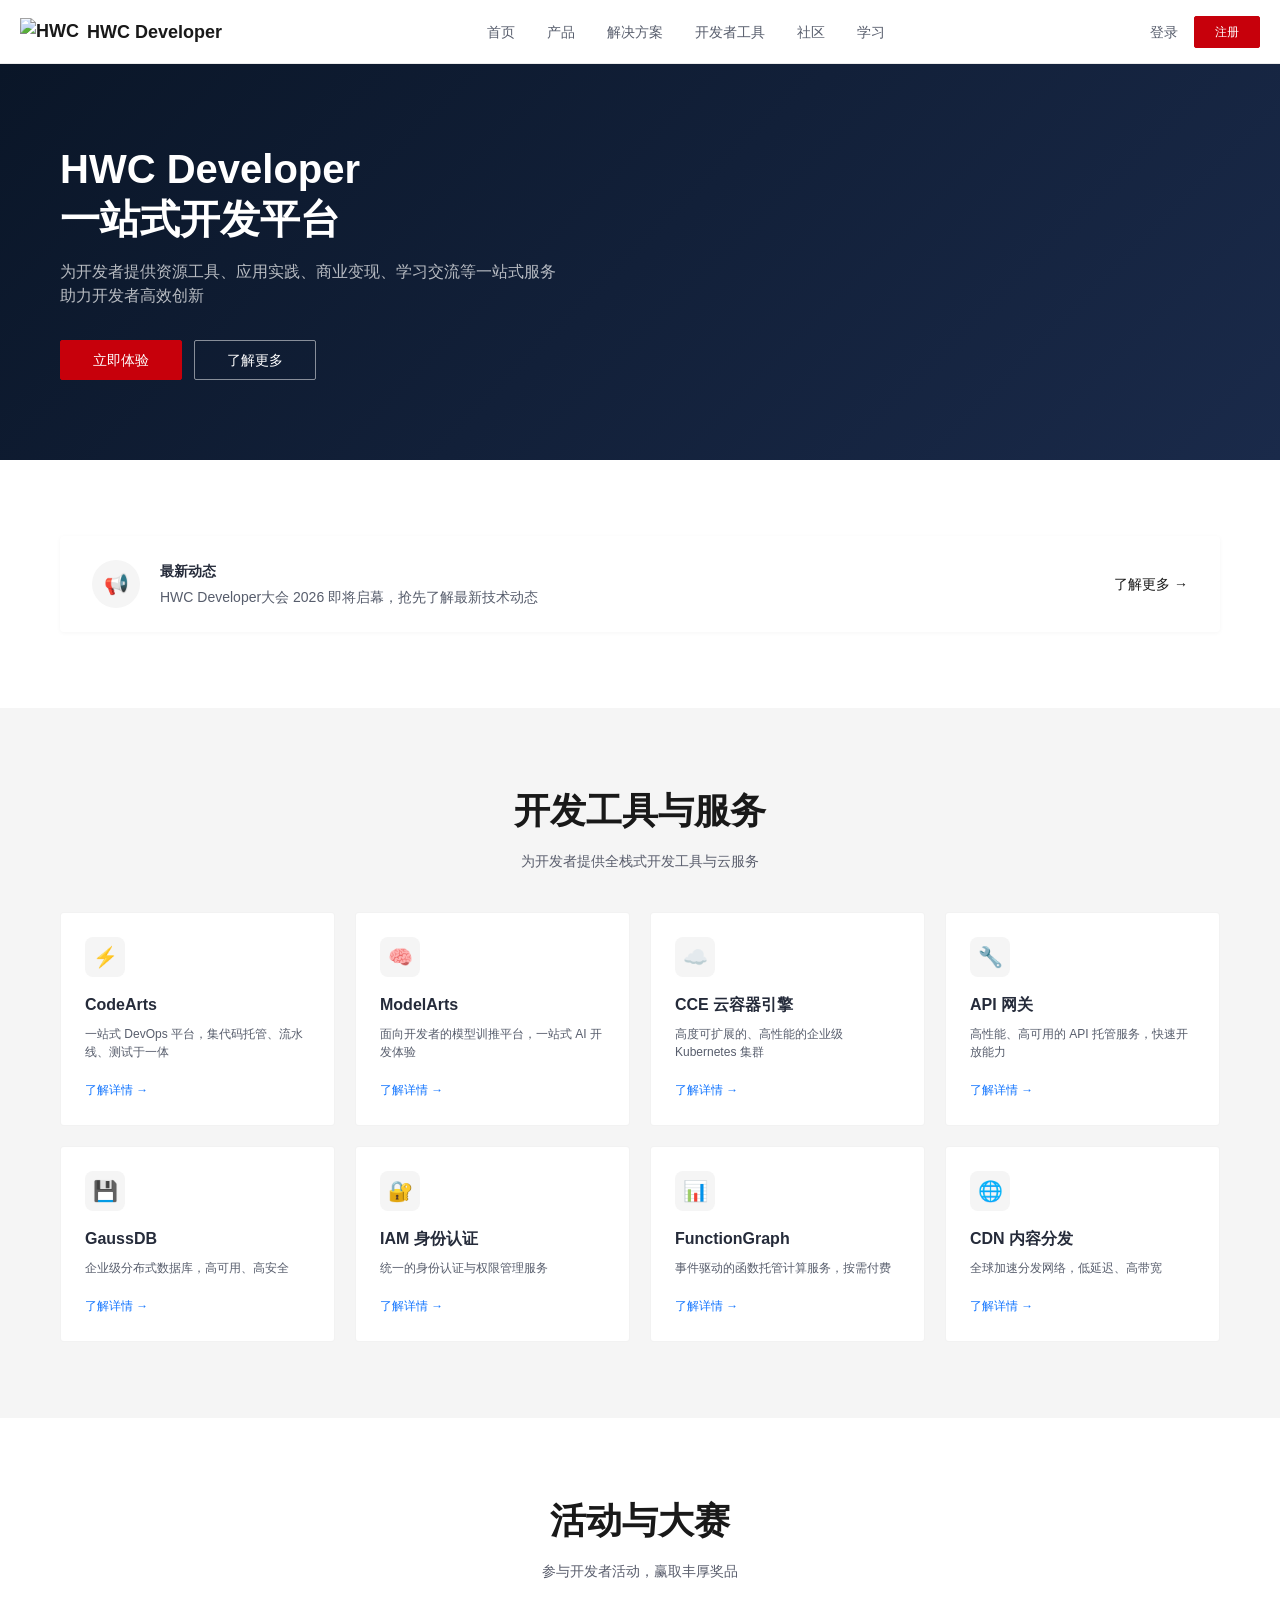
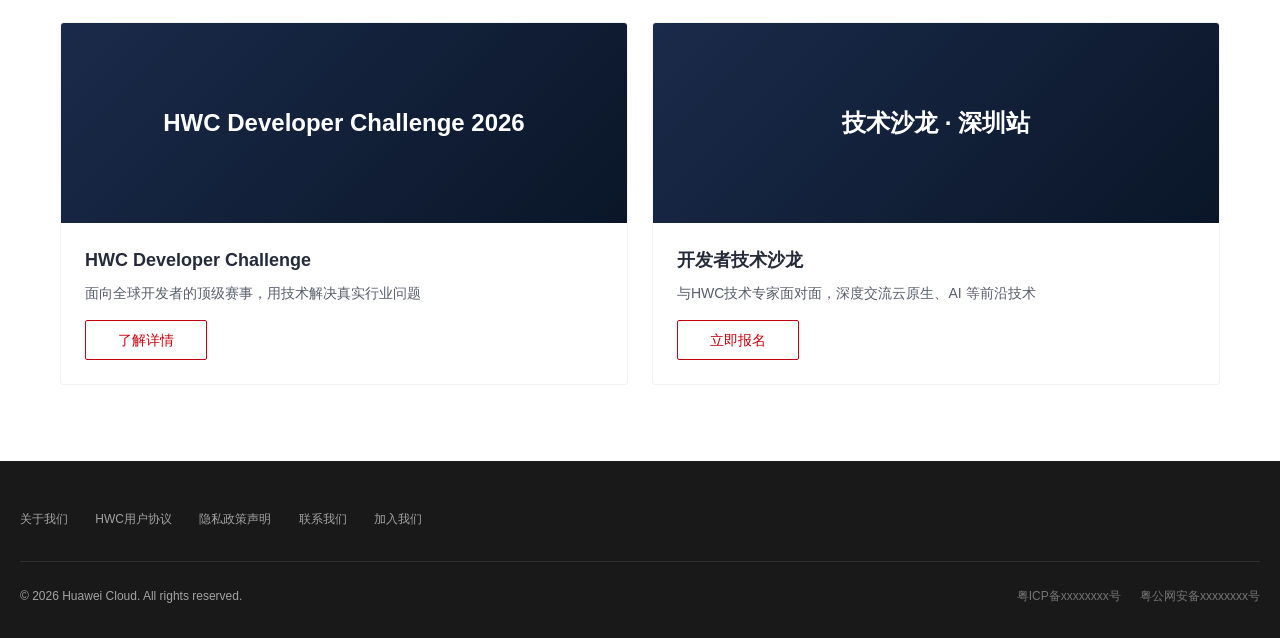
==== huawei-cloud-web-ui/references/examples/homepage-dev.html @ 293e8b86 "Add huawei-cloud-web-ui skill" ====
<!DOCTYPE html>
<html lang="zh-CN">
<head>
  <meta charset="UTF-8">
  <meta name="viewport" content="width=device-width, initial-scale=1.0">
  <title>HWC Developer Portal - 示例页面</title>

  <!-- 设计 Token -->
  <link rel="stylesheet" href="https://portal.hc-cdn.com/cnpm-baseui/3.0.6/theme-token.css">

  <style>
    /* ========== 基础重置 ========== */
    *, *::before, *::after { box-sizing: border-box; margin: 0; padding: 0; }
    body {
      font-family: -apple-system, HuaweiSans, Helvetica Neue, Helvetica, Arial,
                   PingFang SC, Hiragino Sans GB, STHeiti, Microsoft YaHei, sans-serif;
      color: var(--por-color-text-primary, #191919);
      background: #fff;
      line-height: 1.5;
      -webkit-font-smoothing: antialiased;
    }
    a { text-decoration: none; color: inherit; }

    /* ========== 容器 ========== */
    .por-container {
      max-width: 1280px;
      margin: 0 auto;
      padding: 0 20px;
    }
    @media (max-width: 1439px) { .por-container { max-width: 1200px; } }
    @media (max-width: 767px) { .por-container { padding: 0 15px; } }

    /* ========== 页头 ========== */
    #header {
      position: sticky;
      top: 0;
      z-index: 1030;
      background: #fff;
      border-bottom: 1px solid rgba(0,0,0,0.08);
      height: 64px;
    }
    .header-inner {
      max-width: 1280px;
      margin: 0 auto;
      display: flex;
      align-items: center;
      justify-content: space-between;
      height: 64px;
      padding: 0 20px;
    }
    .header-logo {
      display: flex;
      align-items: center;
      gap: 8px;
      font-size: 18px;
      font-weight: bold;
      color: #191919;
    }
    .header-logo img { height: 28px; }
    .header-nav { display: flex; gap: 32px; }
    .header-nav a {
      font-size: 14px;
      color: #575D6C;
      transition: color 0.2s;
    }
    .header-nav a:hover { color: #C7000B; }
    .header-tools { display: flex; align-items: center; gap: 16px; }

    /* ========== Banner ========== */
    .hero-banner {
      background: linear-gradient(135deg, #0a1628 0%, #1a2a4a 100%);
      color: #fff;
      padding: 80px 0;
      position: relative;
      overflow: hidden;
    }
    .hero-banner .por-container {
      display: flex;
      align-items: center;
      justify-content: space-between;
    }
    .banner-info { max-width: 600px; }
    .banner-title-main {
      font-size: 40px;
      line-height: 50px;
      font-weight: 700;
      margin-bottom: 16px;
    }
    .banner-title-side {
      font-size: 16px;
      line-height: 24px;
      color: rgba(255,255,255,0.7);
      margin-bottom: 32px;
    }

    /* ========== 按钮 ========== */
    .btn {
      display: inline-block;
      font-weight: 400;
      text-align: center;
      white-space: nowrap;
      vertical-align: middle;
      transition: all 0.2s;
      height: 40px;
      font-size: 14px;
      line-height: 38px;
      padding: 0 32px;
      border-radius: 2px;
      cursor: pointer;
      border: 1px solid transparent;
    }
    .btn-red {
      background-color: #C7000B;
      border-color: #C7000B;
      color: #fff;
    }
    .btn-red:hover {
      background-color: #d64a52;
      border-color: #d64a52;
      box-shadow: 0 8px 6px -4px rgba(246, 111, 106, 0.5);
    }
    .btn-white {
      background: transparent;
      border-color: rgba(255,255,255,0.5);
      color: #fff;
    }
    .btn-white:hover {
      background-color: #C7000B;
      border-color: #C7000B;
    }
    .btn-ghost {
      background: transparent;
      border-color: #C7000B;
      color: #C7000B;
    }
    .btn-ghost:hover {
      background-color: #C7000B;
      color: #fff;
    }

    /* ========== Section ========== */
    .por-section {
      padding: 76px 0;
    }
    .section-header {
      text-align: center;
      margin-bottom: 40px;
    }
    .section-title {
      font-size: 36px;
      font-weight: 700;
      color: #191919;
      margin-bottom: 12px;
    }
    .section-subtitle {
      font-size: 14px;
      color: #595D6C;
      line-height: 22px;
    }
    .section-gray { background: #F5F5F5; }

    /* ========== 最新动态卡片 ========== */
    .dynamic-card {
      background: #fff;
      border-radius: 4px;
      padding: 24px 32px;
      display: flex;
      align-items: center;
      justify-content: space-between;
      box-shadow: 0 1px 4px rgba(0,0,0,0.04);
    }
    .dynamic-main {
      display: flex;
      align-items: center;
      gap: 20px;
    }
    .dynamic-icon {
      width: 48px;
      height: 48px;
      background: #F5F5F5;
      border-radius: 50%;
      display: flex;
      align-items: center;
      justify-content: center;
      font-size: 20px;
    }
    .dynamic-title {
      font-size: 14px;
      font-weight: 600;
      color: #252B3A;
      margin-bottom: 4px;
    }
    .dynamic-desc {
      font-size: 14px;
      color: #575D6C;
      line-height: 22px;
    }
    .link-more {
      font-size: 14px;
      color: #191919;
      display: flex;
      align-items: center;
      gap: 4px;
      white-space: nowrap;
    }
    .link-more:hover {
      color: #C7000B;
      font-weight: 600;
    }
    .link-more .arrow::after { content: "→"; }

    /* ========== 产品卡片网格 ========== */
    .card-grid {
      display: grid;
      grid-template-columns: repeat(4, 1fr);
      gap: 20px;
    }
    @media (max-width: 1024px) { .card-grid { grid-template-columns: repeat(2, 1fr); } }
    @media (max-width: 768px) { .card-grid { grid-template-columns: 1fr; } }

    .product-card {
      background: #fff;
      border-radius: 4px;
      padding: 24px;
      transition: box-shadow 0.2s, transform 0.2s;
      border: 1px solid rgba(0,0,0,0.05);
    }
    .product-card:hover {
      box-shadow: 0 2px 12px rgba(0,0,0,0.08);
      transform: translateY(-2px);
    }
    .product-card .card-icon {
      width: 40px;
      height: 40px;
      background: #F5F5F5;
      border-radius: 8px;
      margin-bottom: 16px;
      display: flex;
      align-items: center;
      justify-content: center;
      font-size: 20px;
    }
    .product-card .card-title {
      font-size: 16px;
      font-weight: 600;
      color: #252B3A;
      margin-bottom: 8px;
    }
    .product-card:hover .card-title { color: #C7000B; }
    .product-card .card-desc {
      font-size: 12px;
      color: #575D6C;
      line-height: 18px;
      margin-bottom: 16px;
    }
    .product-card .card-link {
      font-size: 12px;
      color: #1476FF;
    }
    .product-card:hover .card-link { color: #C7000B; }

    /* ========== 活动卡片 ========== */
    .activity-grid {
      display: grid;
      grid-template-columns: 1fr 1fr;
      gap: 24px;
    }
    @media (max-width: 768px) { .activity-grid { grid-template-columns: 1fr; } }

    .activity-card {
      border-radius: 4px;
      overflow: hidden;
      background: #fff;
      border: 1px solid rgba(0,0,0,0.05);
      transition: box-shadow 0.2s;
    }
    .activity-card:hover {
      box-shadow: 0 2px 12px rgba(0,0,0,0.08);
    }
    .activity-card-img {
      height: 200px;
      background: linear-gradient(135deg, #1a2a4a, #0a1628);
      display: flex;
      align-items: center;
      justify-content: center;
      color: #fff;
      font-size: 24px;
      font-weight: bold;
    }
    .activity-card-body { padding: 24px; }
    .activity-card-body h3 {
      font-size: 18px;
      font-weight: 600;
      color: #252B3A;
      margin-bottom: 8px;
    }
    .activity-card-body p {
      font-size: 14px;
      color: #575D6C;
      line-height: 22px;
      margin-bottom: 16px;
    }

    /* ========== 页脚 ========== */
    #footer {
      background: #191919;
      color: rgba(255,255,255,0.6);
      padding: 48px 0 32px;
      font-size: 12px;
      line-height: 20px;
    }
    .footer-inner {
      max-width: 1280px;
      margin: 0 auto;
      padding: 0 20px;
    }
    .footer-top {
      display: flex;
      justify-content: space-between;
      padding-bottom: 32px;
      border-bottom: 1px solid rgba(255,255,255,0.1);
      margin-bottom: 24px;
    }
    .footer-links a {
      color: rgba(255,255,255,0.6);
      margin-right: 24px;
    }
    .footer-links a:hover { color: #fff; }
    .footer-bottom {
      display: flex;
      justify-content: space-between;
    }
    .footer-bottom a { color: rgba(255,255,255,0.4); margin-left: 16px; }
    .footer-bottom a:hover { color: rgba(255,255,255,0.8); }

    /* ========== 移动端适配 ========== */
    @media (max-width: 768px) {
      .hero-banner { padding: 48px 0; }
      .banner-title-main { font-size: 24px; line-height: 30px; }
      .banner-title-side { font-size: 12px; line-height: 18px; margin-bottom: 20px; }
      .por-section { padding: 40px 0; }
      .section-title { font-size: 24px; }
      .header-nav { display: none; }
      .btn { height: 32px; font-size: 12px; line-height: 30px; padding: 0 20px; }
    }
  </style>
</head>
<body>

  <!-- ========== 页头 ========== -->
  <header id="header">
    <div class="header-inner">
      <a href="/" class="header-logo">
        <img src="https://www.huaweicloud.com/favicon.ico" alt="HWC">
        <span>HWC Developer</span>
      </a>
      <nav class="header-nav">
        <a href="#">首页</a>
        <a href="#">产品</a>
        <a href="#">解决方案</a>
        <a href="#">开发者工具</a>
        <a href="#">社区</a>
        <a href="#">学习</a>
      </nav>
      <div class="header-tools">
        <a href="#" style="font-size:14px; color:#575D6C;">登录</a>
        <a href="#" class="btn btn-red" style="height:32px; font-size:12px; line-height:30px; padding:0 20px;">注册</a>
      </div>
    </div>
  </header>

  <!-- ========== Banner ========== -->
  <section class="hero-banner">
    <div class="por-container">
      <div class="banner-info">
        <div class="banner-title-main">HWC Developer<br>一站式开发平台</div>
        <div class="banner-title-side">
          为开发者提供资源工具、应用实践、商业变现、学习交流等一站式服务<br>
          助力开发者高效创新
        </div>
        <div style="display: flex; gap: 12px;">
          <a href="#" class="btn btn-red">立即体验</a>
          <a href="#" class="btn btn-white">了解更多</a>
        </div>
      </div>
    </div>
  </section>

  <!-- ========== 最新动态 ========== -->
  <div class="por-section">
    <div class="por-container">
      <div class="dynamic-card">
        <div class="dynamic-main">
          <div class="dynamic-icon">📢</div>
          <div>
            <div class="dynamic-title">最新动态</div>
            <div class="dynamic-desc">HWC Developer大会 2026 即将启幕，抢先了解最新技术动态</div>
          </div>
        </div>
        <a href="#" class="link-more">了解更多 <span class="arrow"></span></a>
      </div>
    </div>
  </div>

  <!-- ========== 开发工具 ========== -->
  <div class="por-section section-gray">
    <div class="por-container">
      <div class="section-header">
        <h2 class="section-title">开发工具与服务</h2>
        <p class="section-subtitle">为开发者提供全栈式开发工具与云服务</p>
      </div>
      <div class="card-grid">
        <div class="product-card">
          <div class="card-icon">⚡</div>
          <div class="card-title">CodeArts</div>
          <div class="card-desc">一站式 DevOps 平台，集代码托管、流水线、测试于一体</div>
          <a href="#" class="card-link">了解详情 →</a>
        </div>
        <div class="product-card">
          <div class="card-icon">🧠</div>
          <div class="card-title">ModelArts</div>
          <div class="card-desc">面向开发者的模型训推平台，一站式 AI 开发体验</div>
          <a href="#" class="card-link">了解详情 →</a>
        </div>
        <div class="product-card">
          <div class="card-icon">☁️</div>
          <div class="card-title">CCE 云容器引擎</div>
          <div class="card-desc">高度可扩展的、高性能的企业级 Kubernetes 集群</div>
          <a href="#" class="card-link">了解详情 →</a>
        </div>
        <div class="product-card">
          <div class="card-icon">🔧</div>
          <div class="card-title">API 网关</div>
          <div class="card-desc">高性能、高可用的 API 托管服务，快速开放能力</div>
          <a href="#" class="card-link">了解详情 →</a>
        </div>
        <div class="product-card">
          <div class="card-icon">💾</div>
          <div class="card-title">GaussDB</div>
          <div class="card-desc">企业级分布式数据库，高可用、高安全</div>
          <a href="#" class="card-link">了解详情 →</a>
        </div>
        <div class="product-card">
          <div class="card-icon">🔐</div>
          <div class="card-title">IAM 身份认证</div>
          <div class="card-desc">统一的身份认证与权限管理服务</div>
          <a href="#" class="card-link">了解详情 →</a>
        </div>
        <div class="product-card">
          <div class="card-icon">📊</div>
          <div class="card-title">FunctionGraph</div>
          <div class="card-desc">事件驱动的函数托管计算服务，按需付费</div>
          <a href="#" class="card-link">了解详情 →</a>
        </div>
        <div class="product-card">
          <div class="card-icon">🌐</div>
          <div class="card-title">CDN 内容分发</div>
          <div class="card-desc">全球加速分发网络，低延迟、高带宽</div>
          <a href="#" class="card-link">了解详情 →</a>
        </div>
      </div>
    </div>
  </div>

  <!-- ========== 活动大赛 ========== -->
  <div class="por-section">
    <div class="por-container">
      <div class="section-header">
        <h2 class="section-title">活动与大赛</h2>
        <p class="section-subtitle">参与开发者活动，赢取丰厚奖品</p>
      </div>
      <div class="activity-grid">
        <div class="activity-card">
          <div class="activity-card-img">HWC Developer Challenge 2026</div>
          <div class="activity-card-body">
            <h3>HWC Developer Challenge</h3>
            <p>面向全球开发者的顶级赛事，用技术解决真实行业问题</p>
            <a href="#" class="btn btn-ghost">了解详情</a>
          </div>
        </div>
        <div class="activity-card">
          <div class="activity-card-img">技术沙龙 · 深圳站</div>
          <div class="activity-card-body">
            <h3>开发者技术沙龙</h3>
            <p>与HWC技术专家面对面，深度交流云原生、AI 等前沿技术</p>
            <a href="#" class="btn btn-ghost">立即报名</a>
          </div>
        </div>
      </div>
    </div>
  </div>

  <!-- ========== 页脚 ========== -->
  <footer id="footer">
    <div class="footer-inner">
      <div class="footer-top">
        <div class="footer-links">
          <a href="#">关于我们</a>
          <a href="#">HWC用户协议</a>
          <a href="#">隐私政策声明</a>
          <a href="#">联系我们</a>
          <a href="#">加入我们</a>
        </div>
      </div>
      <div class="footer-bottom">
        <span>© 2026 Huawei Cloud. All rights reserved.</span>
        <div>
          <a href="#">粤ICP备xxxxxxxx号</a>
          <a href="#">粤公网安备xxxxxxxx号</a>
        </div>
      </div>
    </div>
  </footer>

</body>
</html>
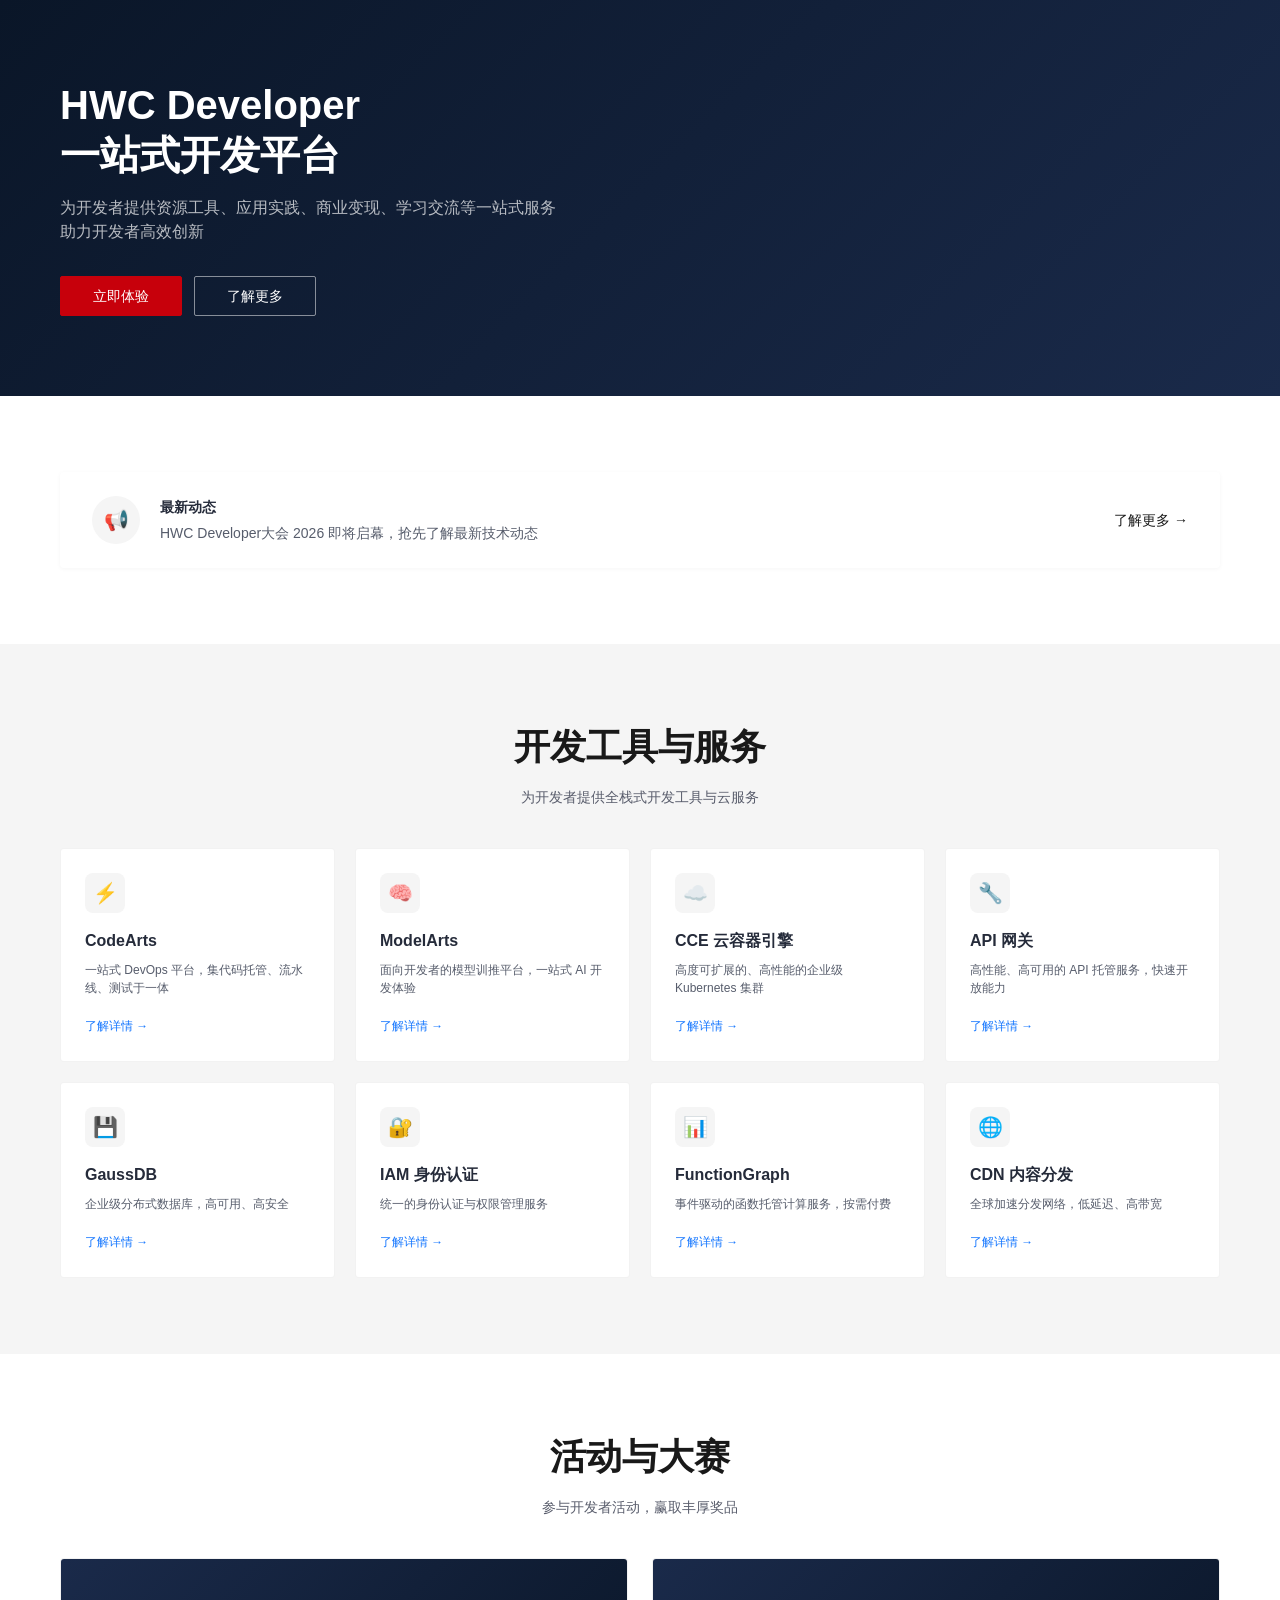
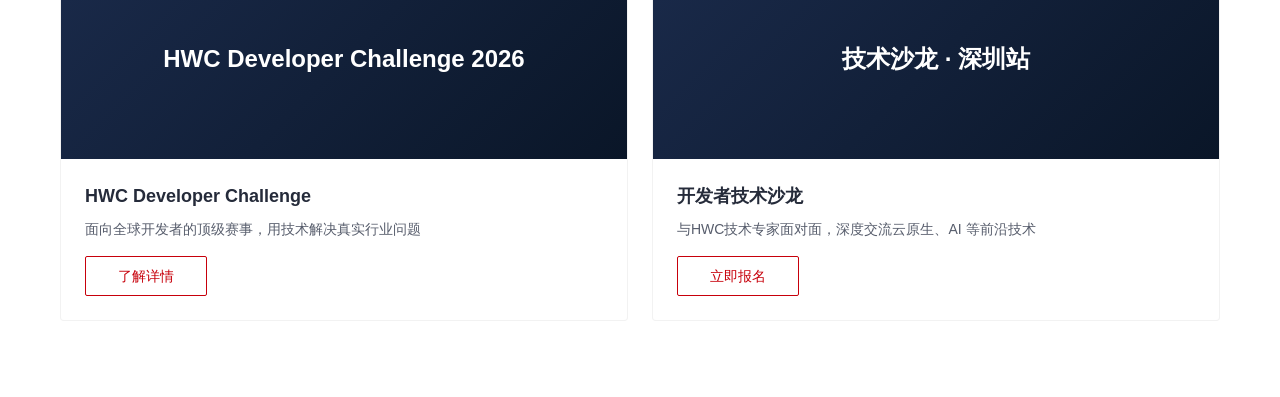
==== commit 2deffd1e: "docs(huawei-cloud-web-ui): 同步全量 UI 规范(2.2.1) - 页头优先公共 hd-header/按钮胶囊圆角/校正类名与 Token/补全组件文档" ====
--- a/huawei-cloud-web-ui/references/examples/homepage-dev.html
+++ b/huawei-cloud-web-ui/references/examples/homepage-dev.html
@@ -5,8 +5,12 @@
   <meta name="viewport" content="width=device-width, initial-scale=1.0">
   <title>HWC Developer Portal - 示例页面</title>
 
-  <!-- 设计 Token -->
-  <link rel="stylesheet" href="https://portal.hc-cdn.com/cnpm-baseui/3.0.6/theme-token.css">
+  <!-- 公共开发者页头依赖（顺序固定，见 references/components/navigation.md） -->
+  <link rel="stylesheet" href="https://portal.hc-cdn.com/cnpm-baseui/2.8.11/index.css?sttl=202202241920">
+  <script src="https://res-static.hc-cdn.cn/aem/content/dam/cloudbu-develop/archive/china/zh-cn/developer/developer-page/js/jquery.min.js?sttl=1.0.77&ttr=1.0.5"></script>
+  <script src="https://developer.huaweicloud.com/portal-res-static/developer-preload-header.js?url=https://developer.huaweicloud.com/common/hwcheader2026.html"></script>
+  <script>window.developerHeaderUrl = 'https://developer.huaweicloud.com/common/hwcheader2026.html';</script>
+  <script src="https://res-static.hc-cdn.cn/aem/content/dam/cloudbu-develop/archive/china/zh-cn/developer/developer-page/js/developer-pep2-template.js"></script>
 
   <style>
     /* ========== 基础重置 ========== */
@@ -347,7 +351,9 @@
 </head>
 <body>
 
-  <!-- ========== 页头 ========== -->
+  <!-- ========== 页头（公共开发者页头，页脚自动 append）========== -->
+  <hd-header></hd-header>
+  <!-- 备选：无法接入公共页头时，改用下方自研页头（已注释）
   <header id="header">
     <div class="header-inner">
       <a href="/" class="header-logo">
@@ -368,6 +374,8 @@
       </div>
     </div>
   </header>
+  -->
+
 
   <!-- ========== Banner ========== -->
   <section class="hero-banner">
@@ -490,27 +498,7 @@
     </div>
   </div>
 
-  <!-- ========== 页脚 ========== -->
-  <footer id="footer">
-    <div class="footer-inner">
-      <div class="footer-top">
-        <div class="footer-links">
-          <a href="#">关于我们</a>
-          <a href="#">HWC用户协议</a>
-          <a href="#">隐私政策声明</a>
-          <a href="#">联系我们</a>
-          <a href="#">加入我们</a>
-        </div>
-      </div>
-      <div class="footer-bottom">
-        <span>© 2026 Huawei Cloud. All rights reserved.</span>
-        <div>
-          <a href="#">粤ICP备xxxxxxxx号</a>
-          <a href="#">粤公网安备xxxxxxxx号</a>
-        </div>
-      </div>
-    </div>
-  </footer>
+  <!-- ========== 页脚：由 developer-pep2-template.js 自动 append 到 body ========== -->
 
 </body>
 </html>
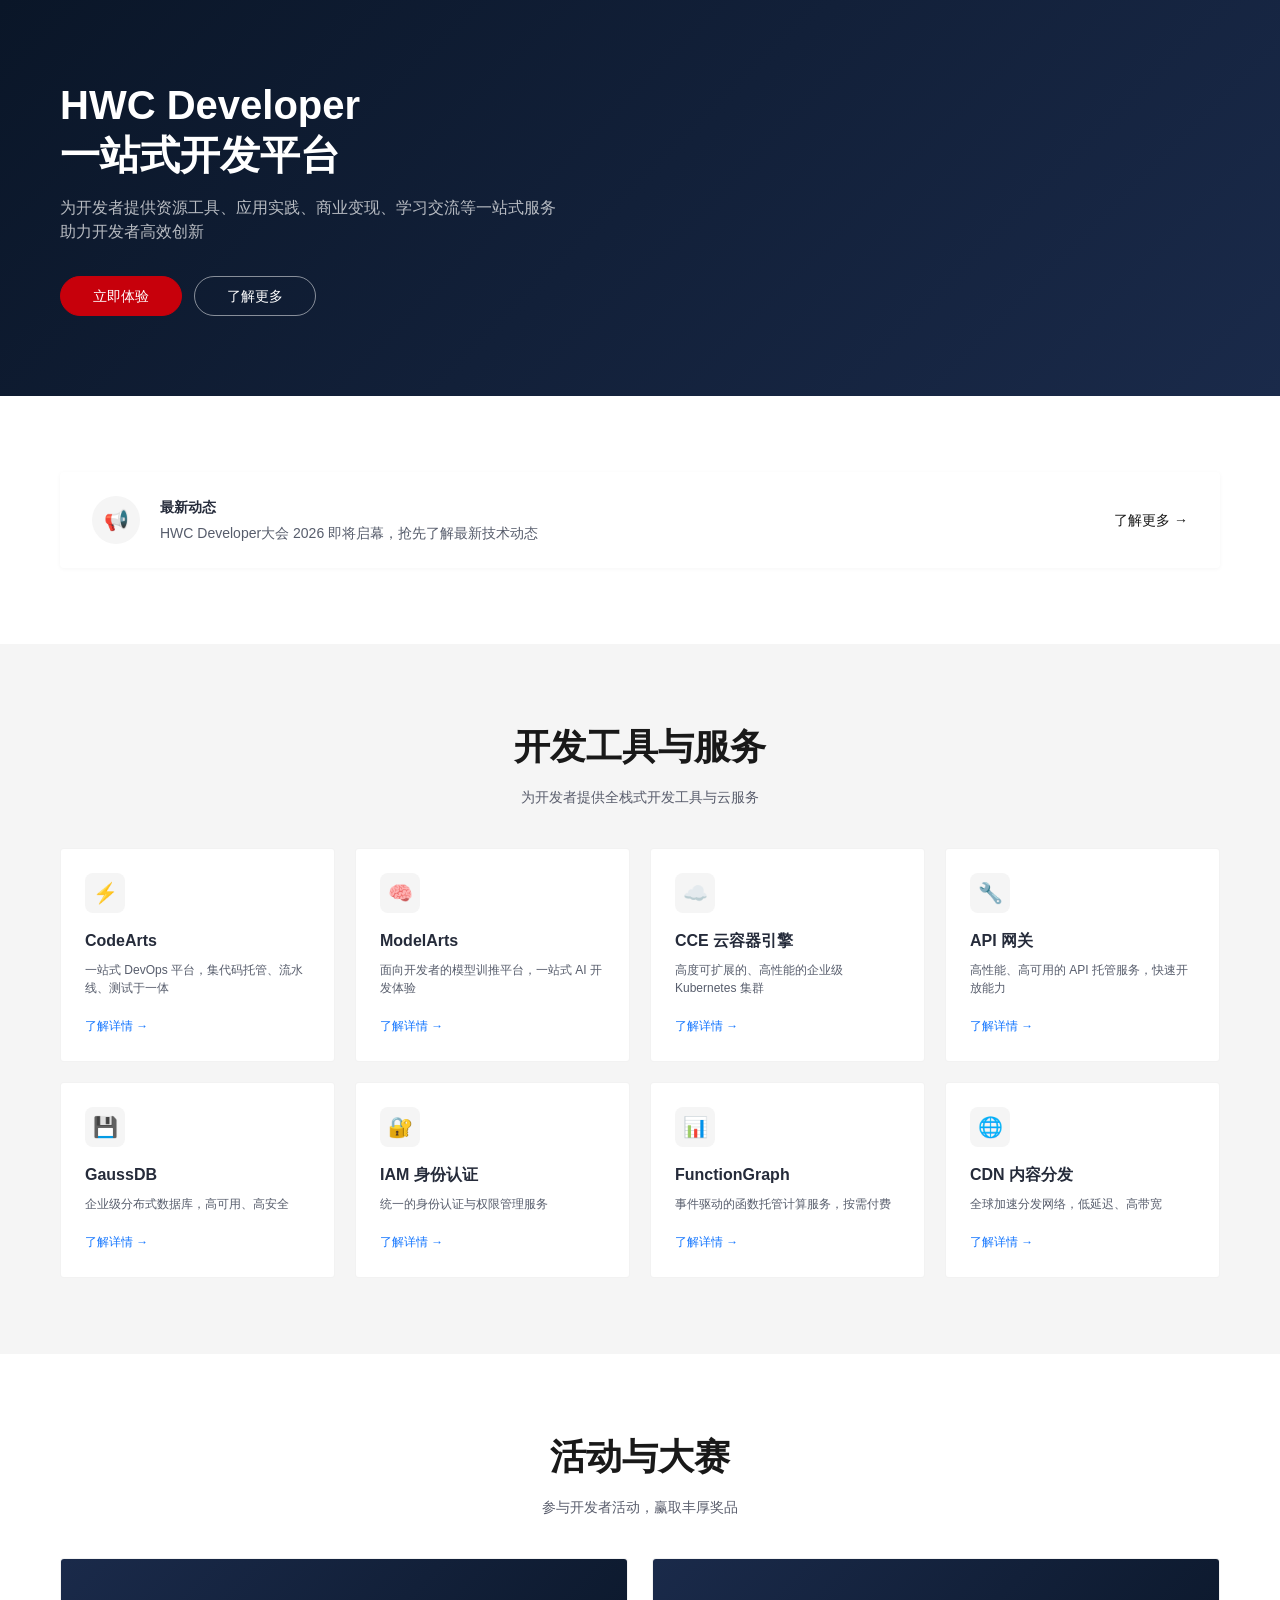
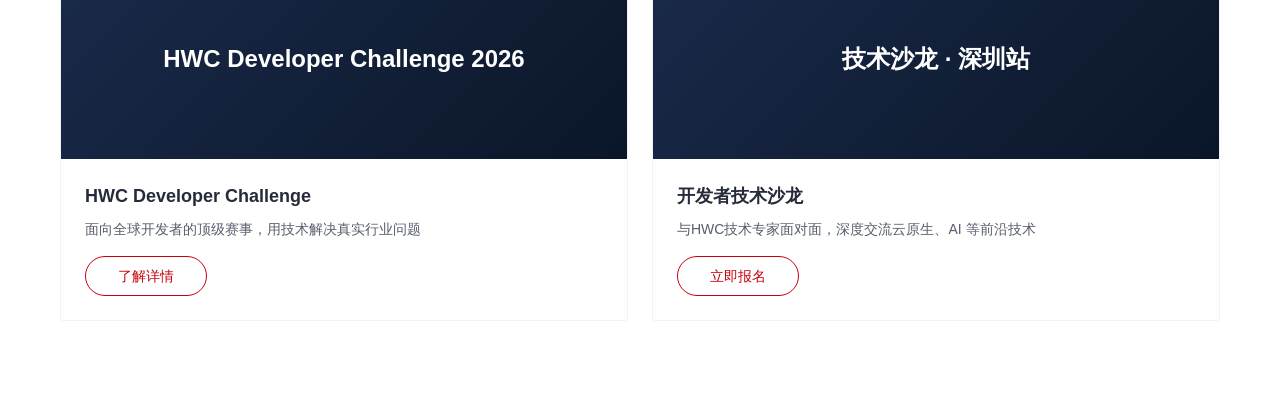
==== commit e6bfe260: "feat(web-ui): 按官网设计稿实测值校准设计规范 (v2.5.0) 数据来源：Cloud UI v1.0.0 PC 组件库（官网）设计源文件，解码 Kiwi 节点树 （18,289 节点 /" ====
--- a/huawei-cloud-web-ui/references/examples/homepage-dev.html
+++ b/huawei-cloud-web-ui/references/examples/homepage-dev.html
@@ -109,7 +109,7 @@
       font-size: 14px;
       line-height: 38px;
       padding: 0 32px;
-      border-radius: 2px;
+      border-radius: 24px;
       cursor: pointer;
       border: 1px solid transparent;
     }
